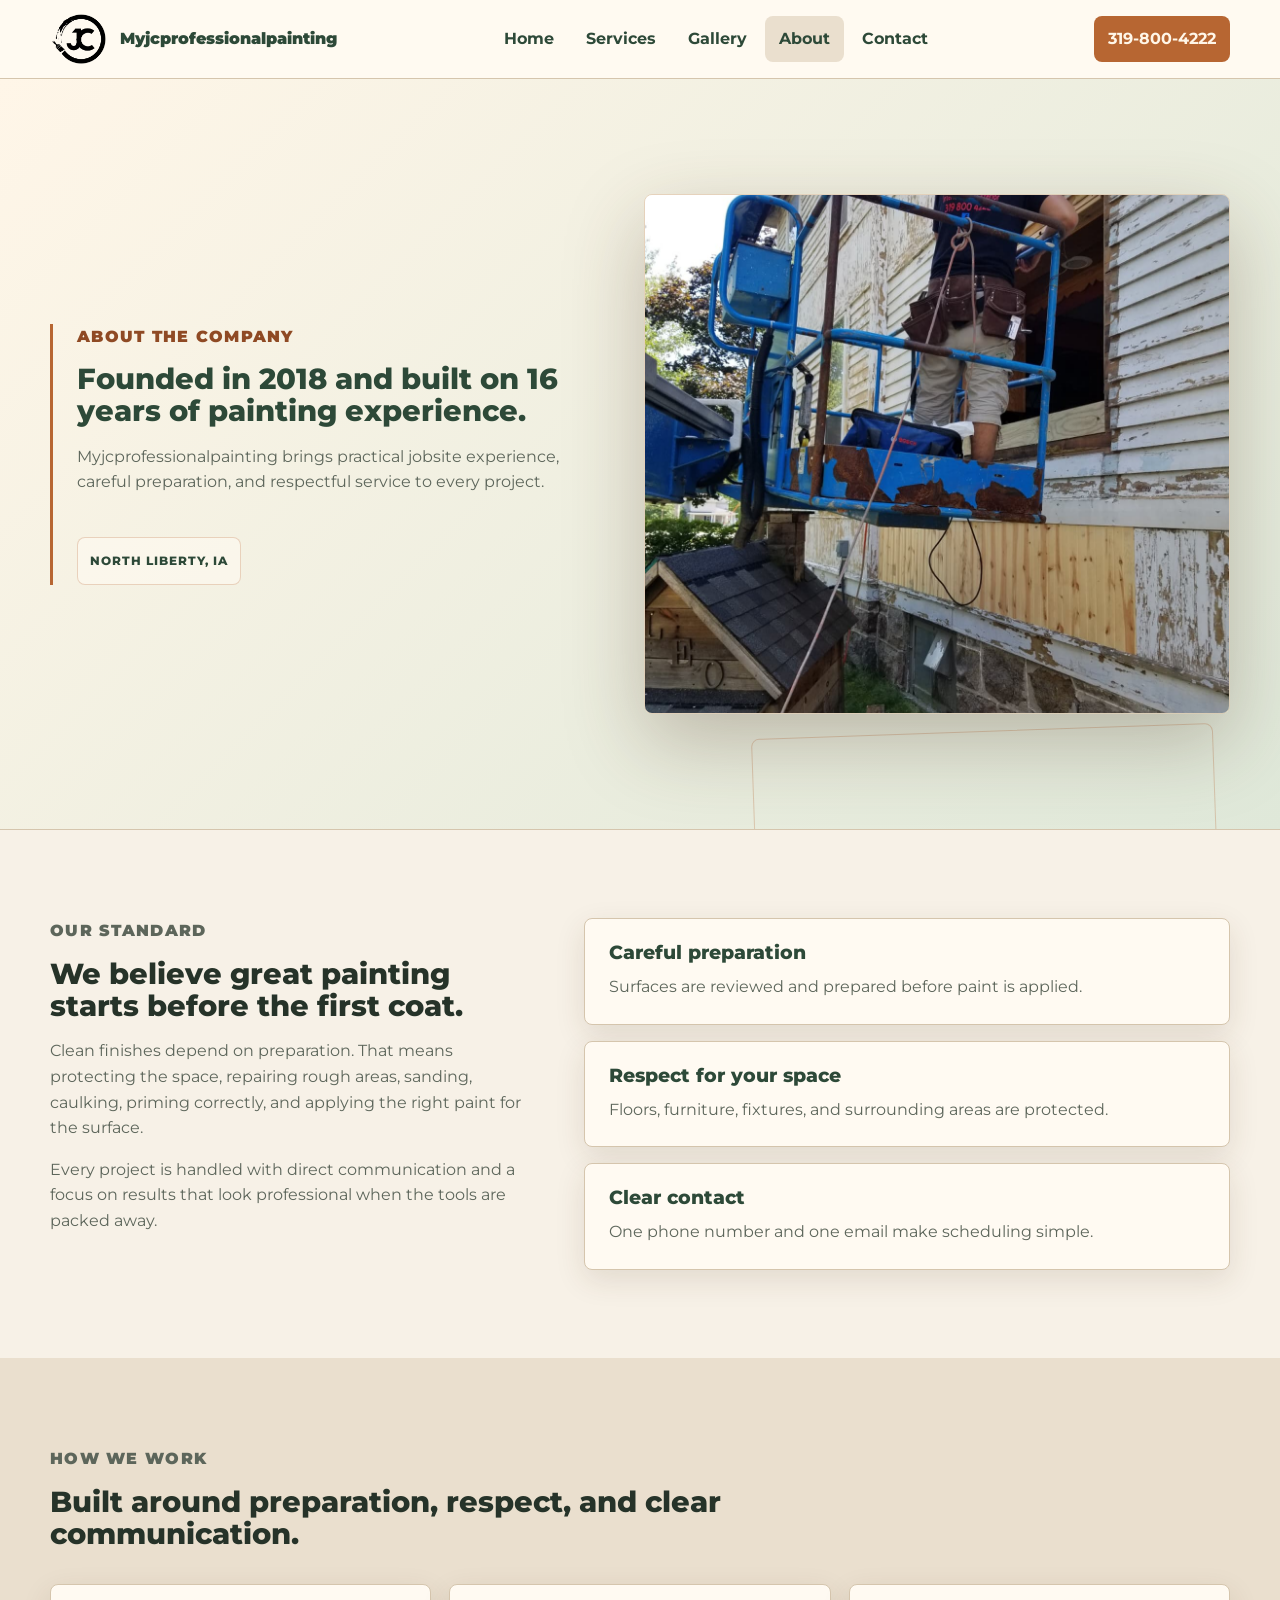
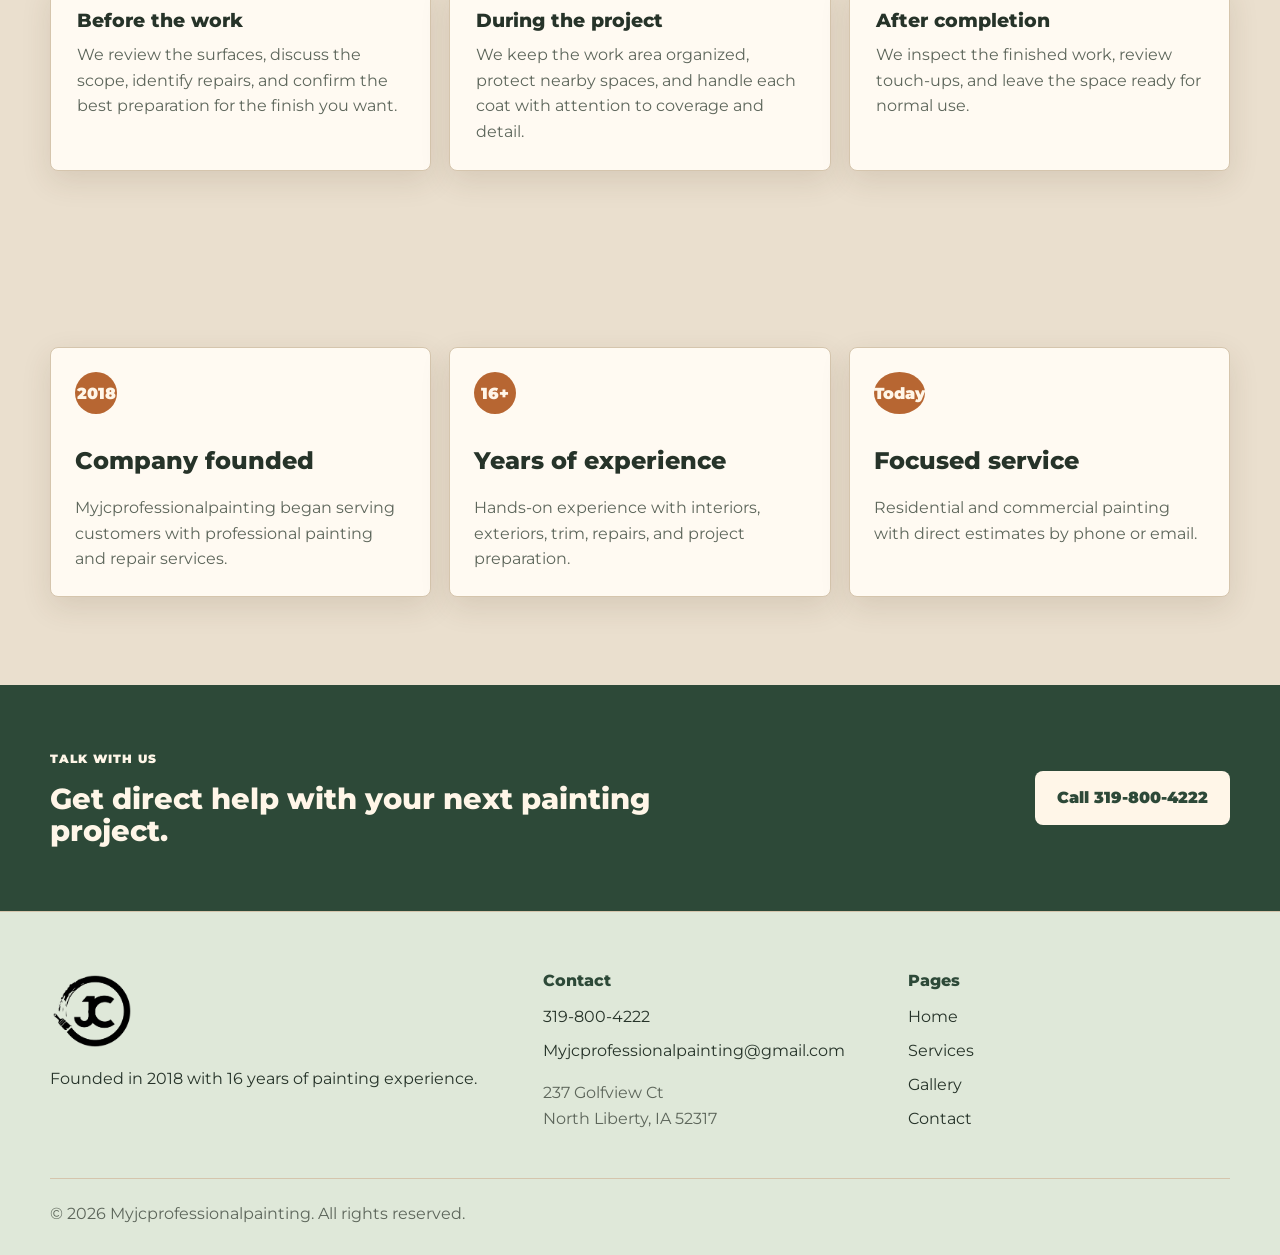
==== about.html @ 14ac6a52 "Initial Myjcprofessionalpainting website" ====
<!doctype html>
<html lang="en">
<head>
  <meta charset="utf-8">
  <meta name="viewport" content="width=device-width, initial-scale=1">
  <title>About Myjcprofessionalpainting | North Liberty, IA Painters</title>
  <meta name="description" content="Learn about Myjcprofessionalpainting, founded in 2018 with 16 years of professional painting experience in North Liberty, IA.">
  <meta name="robots" content="index, follow">
  <meta name="theme-color" content="#2d4938">
  <link rel="icon" type="image/png" href="assets/img/favicon.png">
  <link rel="apple-touch-icon" href="assets/img/apple-touch-icon.png">
  <link rel="canonical" href="about.html">
  <meta property="og:locale" content="en_US">
  <meta property="og:type" content="website">
  <meta property="og:site_name" content="Myjcprofessionalpainting">
  <meta property="og:title" content="About Myjcprofessionalpainting | North Liberty, IA Painters">
  <meta property="og:description" content="Learn about Myjcprofessionalpainting, founded in 2018 with 16 years of professional painting experience in North Liberty, IA.">
  <meta property="og:url" content="about.html">
  <meta property="og:image" content="assets/img/IMG-20260622-WA0138.jpg">
  <meta name="twitter:card" content="summary_large_image">
  <meta name="twitter:title" content="About Myjcprofessionalpainting | North Liberty, IA Painters">
  <meta name="twitter:description" content="Learn about Myjcprofessionalpainting, founded in 2018 with 16 years of professional painting experience in North Liberty, IA.">
  <meta name="twitter:image" content="assets/img/IMG-20260622-WA0138.jpg">
  <link rel="preconnect" href="https://fonts.googleapis.com">
  <link rel="preconnect" href="https://fonts.gstatic.com" crossorigin>
  <link href="https://fonts.googleapis.com/css2?family=Montserrat:wght@400;600;700;800;900&display=swap" rel="stylesheet">
  <link rel="stylesheet" href="assets/css/styles.css">
</head>
<body>
  <a class="skip-link" href="#main">Skip to content</a>
  <header class="site-header">
    <nav class="nav container" aria-label="Primary navigation">
      <a class="brand" href="index.html"><img src="assets/img/logo_jc_transparente_hd.png" alt="Myjcprofessionalpainting logo"><span>Myjcprofessionalpainting</span></a>
      <button class="nav-toggle" type="button" aria-controls="primary-menu" aria-expanded="false"><span></span><span></span><span></span><span class="sr-only">Open menu</span></button>
      <div class="nav-menu" id="primary-menu">
        <a href="index.html">Home</a>
        <div class="nav-item has-submenu">
          <a href="services.html">Services</a>
          <div class="submenu" aria-label="Services submenu">
            <a href="interior-painting.html">Interior Painting</a>
            <a href="exterior-painting.html">Exterior Painting</a>
            <a href="stain.html">Stain</a>
            <a href="drywall.html">Drywall</a>
            <a href="texture.html">Texture</a>
          </div>
        </div>
        <a href="gallery.html">Gallery</a>
        <a class="active" href="about.html">About</a>
        <a href="contact.html">Contact</a>
      </div>
      <a class="nav-call" href="tel:3198004222">319-800-4222</a>
    </nav>
  </header>

  <main id="main">
    <section class="page-hero">
      <div class="container page-hero-grid">
        <div>
          <p class="eyebrow">About the company</p>
          <h1>Founded in 2018 and built on 16 years of painting experience.</h1>
          <p>Myjcprofessionalpainting brings practical jobsite experience, careful preparation, and respectful service to every project.</p>
        </div>
        <img src="assets/img/IMG-20260622-WA0138.jpg" alt="Myjcprofessionalpainting exterior painting work in progress">
      </div>
    </section>

    <section class="section">
      <div class="container split about-split">
        <div>
          <p class="eyebrow">Our standard</p>
          <h2>We believe great painting starts before the first coat.</h2>
          <p>Clean finishes depend on preparation. That means protecting the space, repairing rough areas, sanding, caulking, priming correctly, and applying the right paint for the surface.</p>
          <p>Every project is handled with direct communication and a focus on results that look professional when the tools are packed away.</p>
        </div>
        <div class="values">
          <article><h3>Careful preparation</h3><p>Surfaces are reviewed and prepared before paint is applied.</p></article>
          <article><h3>Respect for your space</h3><p>Floors, furniture, fixtures, and surrounding areas are protected.</p></article>
          <article><h3>Clear contact</h3><p>One phone number and one email make scheduling simple.</p></article>
        </div>
      </div>
    </section>

    <section class="section section-muted">
      <div class="container">
        <div class="section-heading">
          <p class="eyebrow">How we work</p>
          <h2>Built around preparation, respect, and clear communication.</h2>
        </div>
        <div class="content-grid">
          <article class="content-card">
            <h3>Before the work</h3>
            <p>We review the surfaces, discuss the scope, identify repairs, and confirm the best preparation for the finish you want.</p>
          </article>
          <article class="content-card">
            <h3>During the project</h3>
            <p>We keep the work area organized, protect nearby spaces, and handle each coat with attention to coverage and detail.</p>
          </article>
          <article class="content-card">
            <h3>After completion</h3>
            <p>We inspect the finished work, review touch-ups, and leave the space ready for normal use.</p>
          </article>
        </div>
      </div>
    </section>

    <section class="section section-muted">
      <div class="container timeline">
        <div>
          <span>2018</span>
          <h2>Company founded</h2>
          <p>Myjcprofessionalpainting began serving customers with professional painting and repair services.</p>
        </div>
        <div>
          <span>16+</span>
          <h2>Years of experience</h2>
          <p>Hands-on experience with interiors, exteriors, trim, repairs, and project preparation.</p>
        </div>
        <div>
          <span>Today</span>
          <h2>Focused service</h2>
          <p>Residential and commercial painting with direct estimates by phone or email.</p>
        </div>
      </div>
    </section>

    <section class="cta-band">
      <div class="container cta-content">
        <div><p class="eyebrow">Talk with us</p><h2>Get direct help with your next painting project.</h2></div>
        <a class="btn btn-light" href="tel:3198004222">Call 319-800-4222</a>
      </div>
    </section>
  </main>

  <footer class="site-footer">
    <div class="container footer-grid">
      <div><img class="footer-logo" src="assets/img/logo_jc_transparente_hd.png" alt="Myjcprofessionalpainting logo"><p>Founded in 2018 with 16 years of painting experience.</p></div>
      <div><h2>Contact</h2><a href="tel:3198004222">319-800-4222</a><a href="mailto:Myjcprofessionalpainting@gmail.com">Myjcprofessionalpainting@gmail.com</a><address>237 Golfview Ct<br>North Liberty, IA 52317</address></div>
      <div><h2>Pages</h2><a href="index.html">Home</a><a href="services.html">Services</a><a href="gallery.html">Gallery</a><a href="contact.html">Contact</a></div>
    </div>
    <div class="container footer-bottom"><span>&copy; 2026 Myjcprofessionalpainting. All rights reserved.</span></div>
  </footer>
  <script src="assets/js/main.js"></script>
</body>
</html>
---- assets/css/styles.css ----
:root {
  --color-primary: #2d4938;
  --color-primary-2: #3f654f;
  --color-accent: #b76632;
  --color-accent-dark: #8f4a24;
  --color-background: #f7f1e7;
  --color-surface: #fffaf2;
  --color-muted: #eadfce;
  --color-border: #d5c5ad;
  --color-text: #263329;
  --color-text-soft: #5d665b;
  --color-cream: #fff6e8;
  --color-sage: #dfe8d9;
  --shadow-sm: 0 10px 30px rgba(71, 48, 28, .12);
  --shadow-md: 0 24px 60px rgba(71, 48, 28, .22);
  --radius: 8px;
  --container: 1180px;
}

* {
  box-sizing: border-box;
}

html {
  scroll-behavior: smooth;
}

body {
  margin: 0;
  font-family: "Montserrat", Arial, sans-serif;
  color: var(--color-text);
  background: var(--color-background);
  line-height: 1.6;
}

img,
video {
  display: block;
  max-width: 100%;
}

a {
  color: inherit;
}

button,
input,
select,
textarea {
  font: inherit;
}

:focus-visible {
  outline: 3px solid var(--color-accent);
  outline-offset: 3px;
}

.skip-link {
  position: absolute;
  left: 16px;
  top: -100px;
  z-index: 1000;
  padding: 10px 14px;
  background: var(--color-primary);
  color: var(--color-cream);
}

.skip-link:focus {
  top: 12px;
}

.sr-only {
  position: absolute;
  width: 1px;
  height: 1px;
  overflow: hidden;
  clip: rect(0, 0, 0, 0);
}

.container {
  width: min(100% - 40px, var(--container));
  margin: 0 auto;
}

.site-header {
  position: sticky;
  top: 0;
  z-index: 100;
  background: rgba(255, 250, 242, .94);
  border-bottom: 1px solid var(--color-border);
  backdrop-filter: blur(12px);
}

.nav {
  min-height: 78px;
  display: flex;
  align-items: center;
  justify-content: space-between;
  gap: 24px;
}

.brand {
  display: flex;
  align-items: center;
  gap: 12px;
  text-decoration: none;
  font-weight: 900;
  color: var(--color-primary);
}

.brand img {
  width: 58px;
  height: 54px;
  object-fit: contain;
}

.brand span {
  max-width: 230px;
  line-height: 1.05;
}

.nav-menu {
  display: flex;
  align-items: center;
  gap: 4px;
}

.nav-item {
  position: relative;
}

.nav-menu a,
.nav-call {
  min-height: 44px;
  display: inline-flex;
  align-items: center;
  padding: 10px 14px;
  border-radius: var(--radius);
  text-decoration: none;
  font-weight: 700;
  color: var(--color-primary);
  transition: background .2s ease, color .2s ease;
}

.nav-menu a:hover,
.nav-menu a.active {
  background: var(--color-muted);
}

.submenu {
  position: absolute;
  left: 0;
  top: 100%;
  z-index: 120;
  display: grid;
  min-width: 230px;
  padding: 10px;
  background: var(--color-surface);
  border: 1px solid var(--color-border);
  border-radius: var(--radius);
  box-shadow: var(--shadow-md);
  opacity: 0;
  pointer-events: none;
  transform: translateY(8px);
  transition: opacity .2s ease, transform .2s ease;
}

.has-submenu:hover .submenu,
.has-submenu:focus-within .submenu {
  opacity: 1;
  pointer-events: auto;
  transform: translateY(0);
}

.submenu a {
  width: 100%;
  justify-content: flex-start;
  white-space: nowrap;
}

.nav-call {
  color: var(--color-cream);
  background: var(--color-accent);
}

.nav-call:hover {
  background: var(--color-accent-dark);
}

.nav-toggle {
  display: none;
  width: 48px;
  height: 48px;
  border: 1px solid var(--color-border);
  border-radius: var(--radius);
  background: var(--color-surface);
  cursor: pointer;
}

.nav-toggle span:not(.sr-only) {
  display: block;
  width: 22px;
  height: 2px;
  margin: 5px auto;
  background: var(--color-primary);
}

.hero {
  position: relative;
  min-height: 690px;
  display: grid;
  align-items: center;
  overflow: hidden;
  color: var(--color-text);
}

.hero-media,
.hero-overlay {
  position: absolute;
  inset: 0;
}

.hero-media img {
  width: 100%;
  height: 100%;
  object-fit: cover;
  object-position: center;
}

.hero-overlay {
  background: linear-gradient(90deg, rgba(247, 241, 231, .96), rgba(247, 241, 231, .82) 48%, rgba(247, 241, 231, .22));
}

.hero-content {
  position: relative;
  z-index: 1;
  padding: 88px 0 118px;
}

.hero h1,
.page-hero h1,
h2,
h3 {
  font-family: "Montserrat", Arial, sans-serif;
  line-height: 1.12;
  letter-spacing: 0;
  font-weight: 800;
}

.hero h1 {
  max-width: 760px;
  margin: 0;
  font-size: clamp(2rem, 4vw, 3.6rem);
}

.hero-copy {
  max-width: 610px;
  margin: 24px 0 0;
  font-size: 1.08rem;
  color: var(--color-text-soft);
}

.eyebrow {
  margin: 0 0 14px;
  color: var(--color-primary);
  font-weight: 900;
  text-transform: uppercase;
  letter-spacing: .08em;
  font-size: .78rem;
}

.hero .eyebrow {
  color: var(--color-accent-dark);
}

.cta-band .eyebrow {
  color: var(--color-cream);
}

.hero-actions,
.cta-actions,
.center-action {
  display: flex;
  flex-wrap: wrap;
  gap: 14px;
  margin-top: 32px;
}

.center-action {
  justify-content: center;
}

.btn {
  min-height: 48px;
  display: inline-flex;
  align-items: center;
  justify-content: center;
  padding: 12px 20px;
  border: 2px solid transparent;
  border-radius: var(--radius);
  text-decoration: none;
  font-weight: 900;
  cursor: pointer;
  transition: transform .2s ease, background .2s ease, border-color .2s ease;
}

.btn:hover {
  transform: translateY(-1px);
}

.btn-primary {
  background: var(--color-accent);
  color: var(--color-cream);
}

.btn-primary:hover {
  background: var(--color-accent-dark);
}

.btn-secondary {
  background: var(--color-surface);
  color: var(--color-primary);
  border-color: var(--color-surface);
}

.btn-secondary:hover {
  background: var(--color-muted);
  border-color: var(--color-muted);
}

.btn-light {
  background: var(--color-cream);
  color: var(--color-primary);
}

.btn-outline-light {
  border-color: rgba(255, 246, 232, .75);
  color: var(--color-cream);
}

.section {
  padding: 88px 0;
}

.section-muted {
  background: var(--color-muted);
}

.trust-strip {
  padding: 0;
  background: var(--color-primary);
  color: var(--color-cream);
}

.stats {
  display: grid;
  grid-template-columns: repeat(3, 1fr);
  gap: 1px;
  background: rgba(255, 246, 232, .22);
}

.stats div {
  padding: 28px;
  background: var(--color-primary);
}

.stats strong {
  display: block;
  font-size: 1.6rem;
  line-height: 1;
}

.stats span {
  color: rgba(255, 246, 232, .82);
}

.split,
.page-hero-grid,
.contact-grid,
.home-contact-grid {
  display: grid;
  grid-template-columns: minmax(0, .85fr) minmax(0, 1.15fr);
  gap: 56px;
  align-items: center;
}

.page-hero-grid {
  position: relative;
  z-index: 1;
  grid-template-columns: minmax(0, .95fr) minmax(320px, 1.05fr);
  gap: clamp(32px, 5vw, 76px);
}

.split h2,
.section-heading h2,
.cta-content h2,
.page-hero h1 {
  margin: 0;
  font-size: clamp(1.45rem, 2.25vw, 2.35rem);
}

.split p,
.page-hero p,
.section-heading p {
  color: var(--color-text-soft);
  font-size: 1rem;
}

.feature-grid {
  display: grid;
  grid-template-columns: repeat(2, minmax(0, 1fr));
  gap: 18px;
}

.feature,
.service-card,
.values article,
.contact-panel,
.quote-form,
.steps div,
.timeline div {
  background: var(--color-surface);
  border: 1px solid var(--color-border);
  border-radius: var(--radius);
  box-shadow: var(--shadow-sm);
}

.feature {
  padding: 26px;
}

.feature h3,
.service-card h2,
.values h3,
.steps h3,
.contact-panel h2 {
  margin: 0 0 10px;
  color: var(--color-primary);
}

.feature p,
.service-card p,
.values p,
.steps p,
.timeline p,
.contact-note p {
  margin: 0;
  color: var(--color-text-soft);
}

.text-link {
  display: inline-flex;
  margin-top: 20px;
  color: var(--color-accent);
  font-weight: 900;
  text-decoration-thickness: 2px;
  text-underline-offset: 4px;
}

.section-heading {
  max-width: 760px;
  margin-bottom: 34px;
}

.work-preview {
  display: grid;
  grid-template-columns: 1.1fr .9fr 1fr;
  gap: 18px;
}

.work-preview img {
  width: 100%;
  height: 390px;
  object-fit: cover;
  border-radius: var(--radius);
  box-shadow: var(--shadow-sm);
}

.about-home {
  background: var(--color-background);
}

.about-home .btn {
  margin-top: 18px;
}

.about-home-media {
  position: relative;
}

.about-home-media img {
  width: 100%;
  height: 520px;
  object-fit: cover;
  border-radius: var(--radius);
  box-shadow: var(--shadow-md);
}

.about-home-card {
  position: absolute;
  left: 24px;
  bottom: 24px;
  width: min(280px, calc(100% - 48px));
  padding: 22px;
  background: var(--color-surface);
  border: 1px solid var(--color-border);
  border-radius: var(--radius);
  box-shadow: var(--shadow-md);
}

.about-home-card strong {
  display: block;
  font-size: 1.7rem;
  line-height: 1;
  font-weight: 800;
}

.about-home-card span {
  display: block;
  margin-top: 8px;
  color: var(--color-text-soft);
  font-weight: 800;
}

.cta-band {
  padding: 64px 0;
  background: var(--color-primary);
  color: var(--color-cream);
}

.cta-content {
  display: flex;
  align-items: center;
  justify-content: space-between;
  gap: 32px;
}

.cta-content h2 {
  max-width: 690px;
}

.site-footer {
  padding: 60px 0 28px;
  background: var(--color-sage);
  color: var(--color-text);
  border-top: 1px solid var(--color-border);
}

.footer-grid {
  display: grid;
  grid-template-columns: 1.4fr 1fr 1fr;
  gap: 42px;
}

.footer-logo {
  width: 84px;
  height: 78px;
  object-fit: contain;
  margin-bottom: 12px;
}

.site-footer h2 {
  margin: 0 0 14px;
  font-family: "Montserrat", Arial, sans-serif;
  font-size: 1rem;
  color: var(--color-primary);
}

.site-footer a {
  display: block;
  width: fit-content;
  min-height: 34px;
  color: var(--color-text);
  text-decoration: none;
}

.site-footer address {
  margin-top: 8px;
  font-style: normal;
  color: var(--color-text-soft);
}

.site-footer a:hover {
  color: var(--color-accent-dark);
  text-decoration: underline;
}

.footer-bottom {
  margin-top: 38px;
  padding-top: 22px;
  border-top: 1px solid var(--color-border);
  color: var(--color-text-soft);
}

.page-hero {
  position: relative;
  overflow: hidden;
  min-height: 540px;
  display: grid;
  align-items: center;
  padding: clamp(72px, 9vw, 124px) 0;
  background: linear-gradient(135deg, var(--color-cream), var(--color-sage));
  color: var(--color-text);
  border-bottom: 1px solid var(--color-border);
}

.page-hero::before {
  display: none;
}

.page-hero::after {
  content: "";
  position: absolute;
  right: max(20px, 5vw);
  bottom: -84px;
  width: min(460px, 42vw);
  height: 180px;
  border: 1px solid rgba(183, 102, 50, .28);
  border-radius: var(--radius);
  transform: rotate(-2deg);
}

.page-hero .eyebrow {
  color: var(--color-accent-dark);
}

.page-hero h1 {
  max-width: 780px;
  color: var(--color-primary);
}

.page-hero p {
  max-width: 640px;
  color: var(--color-text-soft);
}

.page-hero .hero-actions {
  margin-top: 28px;
}

.page-hero img {
  width: 100%;
  height: clamp(360px, 42vw, 520px);
  object-fit: cover;
  border: 1px solid rgba(183, 102, 50, .22);
  border-radius: var(--radius);
  box-shadow: 0 28px 80px rgba(71, 48, 28, .28);
}

.page-hero-grid > div {
  position: relative;
  padding-left: 24px;
  border-left: 3px solid var(--color-accent);
}

.page-hero-grid > div::after {
  content: "North Liberty, IA";
  display: inline-flex;
  min-height: 34px;
  align-items: center;
  margin-top: 26px;
  padding: 6px 12px;
  border: 1px solid rgba(183, 102, 50, .26);
  border-radius: var(--radius);
  color: var(--color-primary);
  background: rgba(255, 250, 242, .58);
  font-size: .78rem;
  font-weight: 800;
  text-transform: uppercase;
  letter-spacing: .08em;
}

.narrow {
  max-width: 860px;
}

.service-list {
  display: grid;
  grid-template-columns: repeat(2, minmax(0, 1fr));
  gap: 22px;
}

.service-card {
  padding: 30px;
}

.service-card-image {
  width: 100%;
  aspect-ratio: 16 / 10;
  height: auto;
  margin-bottom: 22px;
  object-fit: cover;
  border: 1px solid var(--color-border);
  border-radius: var(--radius);
  background: var(--color-muted);
}

.service-card span {
  display: inline-flex;
  margin-bottom: 18px;
  color: var(--color-accent);
  font-weight: 900;
}

.service-card ul {
  margin: 20px 0 0;
  padding-left: 20px;
  color: var(--color-primary);
}

.card-link {
  display: inline-flex;
  min-height: 44px;
  align-items: center;
  margin-top: 18px;
  color: var(--color-primary);
  font-weight: 900;
  text-decoration-thickness: 2px;
  text-underline-offset: 5px;
}

.service-detail {
  display: grid;
  grid-template-columns: minmax(0, 1fr) minmax(280px, .62fr);
  gap: 44px;
  align-items: start;
}

.service-detail h2 {
  margin: 0 0 18px;
  font-size: clamp(1.45rem, 2.2vw, 2.3rem);
}

.service-detail p {
  color: var(--color-text-soft);
  font-size: 1rem;
}

.detail-list {
  margin: 0;
  padding: 28px 28px 28px 48px;
  background: var(--color-surface);
  border: 1px solid var(--color-border);
  border-radius: var(--radius);
  box-shadow: var(--shadow-sm);
}

.detail-list li {
  margin-bottom: 12px;
  font-weight: 800;
}

.detail-list li:last-child {
  margin-bottom: 0;
}

.content-grid {
  display: grid;
  grid-template-columns: repeat(3, minmax(0, 1fr));
  gap: 18px;
}

.content-card,
.faq-item,
.service-note {
  padding: 26px;
  background: var(--color-surface);
  border: 1px solid var(--color-border);
  border-radius: var(--radius);
  box-shadow: var(--shadow-sm);
}

.content-card h2,
.content-card h3,
.faq-item h3,
.service-note h2 {
  margin: 0 0 10px;
}

.content-card p,
.faq-item p,
.service-note p {
  margin: 0;
  color: var(--color-text-soft);
}

.content-card ul,
.service-note ul {
  margin: 14px 0 0;
  padding-left: 20px;
}

.content-card li,
.service-note li {
  margin-bottom: 8px;
}

.info-band {
  padding: 42px;
  background: var(--color-primary);
  color: var(--color-cream);
  border-radius: var(--radius);
}

.info-band h2,
.info-band p {
  max-width: 860px;
}

.info-band h2 {
  margin: 0 0 14px;
}

.info-band p {
  margin: 0;
  color: rgba(255, 246, 232, .82);
}

.faq-grid,
.related-grid {
  display: grid;
  grid-template-columns: repeat(2, minmax(0, 1fr));
  gap: 18px;
}

.related-link {
  display: flex;
  min-height: 86px;
  align-items: center;
  justify-content: space-between;
  gap: 18px;
  padding: 22px;
  border: 1px solid var(--color-border);
  border-radius: var(--radius);
  color: var(--color-primary);
  background: var(--color-surface);
  text-decoration: none;
  box-shadow: var(--shadow-sm);
}

.related-link strong {
  font-size: 1.05rem;
}

.related-link span {
  color: var(--color-text-soft);
  font-weight: 800;
}

.related-link:hover {
  border-color: var(--color-primary);
}

.steps,
.timeline {
  display: grid;
  grid-template-columns: repeat(4, minmax(0, 1fr));
  gap: 18px;
}

.steps div,
.timeline div {
  padding: 24px;
}

.steps strong,
.timeline span {
  display: inline-flex;
  min-width: 42px;
  min-height: 42px;
  align-items: center;
  justify-content: center;
  margin-bottom: 14px;
  border-radius: 50%;
  background: var(--color-accent);
  color: var(--color-cream);
  font-weight: 900;
}

.gallery-intro {
  text-align: left;
}

.masonry {
  display: grid;
  grid-template-columns: repeat(4, minmax(0, 1fr));
  grid-auto-rows: 190px;
  gap: 14px;
}

.gallery-item {
  min-height: 44px;
  padding: 0;
  border: 0;
  border-radius: var(--radius);
  overflow: hidden;
  background: var(--color-muted);
  cursor: pointer;
  box-shadow: var(--shadow-sm);
}

.gallery-item.tall {
  grid-row: span 2;
}

.gallery-item img {
  width: 100%;
  height: 100%;
  object-fit: cover;
  transition: transform .25s ease;
}

.gallery-item:hover img {
  transform: scale(1.035);
}

.video-grid {
  display: grid;
  grid-template-columns: repeat(3, minmax(0, 1fr));
  gap: 18px;
}

.video-grid video {
  width: 100%;
  aspect-ratio: 4 / 5;
  object-fit: cover;
  border-radius: var(--radius);
  background: var(--color-primary);
  box-shadow: var(--shadow-sm);
}

.lightbox {
  position: fixed;
  inset: 0;
  z-index: 500;
  display: grid;
  place-items: center;
  padding: 24px;
  background: rgba(0, 0, 0, .88);
}

.lightbox[hidden] {
  display: none;
}

.lightbox img {
  max-height: 86vh;
  border-radius: var(--radius);
  box-shadow: var(--shadow-md);
}

.lightbox-close {
  position: absolute;
  top: 20px;
  right: 20px;
  width: 48px;
  height: 48px;
  border: 1px solid rgba(255, 255, 255, .45);
  border-radius: var(--radius);
  background: rgba(255, 255, 255, .12);
  color: #fff;
  font-size: 2rem;
  cursor: pointer;
}

.about-split {
  align-items: start;
}

.values {
  display: grid;
  gap: 16px;
}

.values article {
  padding: 24px;
}

.timeline {
  grid-template-columns: repeat(3, minmax(0, 1fr));
}

.contact-grid {
  align-items: start;
}

.home-contact-grid {
  align-items: start;
}

.home-contact-grid > div > p:not(.eyebrow) {
  color: var(--color-text-soft);
  font-size: 1rem;
}

.map-card {
  margin-top: 28px;
  overflow: hidden;
  border: 1px solid var(--color-border);
  border-radius: var(--radius);
  box-shadow: var(--shadow-sm);
  background: var(--color-muted);
}

.map-card iframe {
  display: block;
  width: 100%;
  min-height: 360px;
  border: 0;
}

.contact-panel,
.quote-form {
  padding: 30px;
}

.contact-method {
  display: block;
  margin-top: 18px;
  padding: 18px;
  border: 1px solid var(--color-border);
  border-radius: var(--radius);
  text-decoration: none;
  background: #f7f7f7;
}

.contact-method span {
  display: block;
  color: var(--color-text-soft);
  font-weight: 700;
}

.contact-method strong {
  display: block;
  margin-top: 4px;
  color: var(--color-primary);
  overflow-wrap: anywhere;
}

div.contact-method {
  cursor: default;
}

.contact-note {
  margin-top: 28px;
  padding-top: 24px;
  border-top: 1px solid var(--color-border);
}

.quote-form {
  display: grid;
  grid-template-columns: repeat(2, minmax(0, 1fr));
  gap: 18px;
}

.form-row.full,
.quote-form button,
.form-status {
  grid-column: 1 / -1;
}

.form-row label {
  display: block;
  margin-bottom: 7px;
  color: var(--color-primary);
  font-weight: 900;
}

.form-row input,
.form-row select,
.form-row textarea {
  width: 100%;
  min-height: 48px;
  padding: 12px 13px;
  border: 1px solid var(--color-border);
  border-radius: var(--radius);
  background: var(--color-surface);
  color: var(--color-text);
}

.form-row textarea {
  resize: vertical;
}

.form-status {
  min-height: 24px;
  margin: 0;
  color: var(--color-text-soft);
}

.honeypot {
  position: absolute;
  left: -10000px;
  width: 1px;
  height: 1px;
  opacity: 0;
}

.animate-init {
  opacity: 0;
  transform: translateY(22px);
}

.animate-in {
  opacity: 1;
  transform: translateY(0);
  transition: opacity .45s ease, transform .45s ease;
}

.animate-delay-1 {
  transition-delay: .06s;
}

.animate-delay-2 {
  transition-delay: .12s;
}

.animate-delay-3 {
  transition-delay: .18s;
}

@media (max-width: 980px) {
  .nav {
    min-height: 70px;
  }

  .nav-toggle {
    display: block;
  }

  .nav-menu {
    position: absolute;
    left: 20px;
    right: 20px;
    top: 78px;
    display: none;
    flex-direction: column;
    align-items: stretch;
    padding: 12px;
    background: var(--color-surface);
    border: 1px solid var(--color-border);
    border-radius: var(--radius);
    box-shadow: var(--shadow-md);
  }

  .nav-menu.is-open {
    display: flex;
  }

  .nav-item {
    position: static;
  }

  .submenu {
    position: static;
    min-width: 0;
    margin: 0 0 4px 14px;
    padding: 4px 0 4px 12px;
    background: transparent;
    border: 0;
    border-left: 2px solid var(--color-border);
    border-radius: 0;
    box-shadow: none;
    opacity: 1;
    pointer-events: auto;
    transform: none;
  }

  .submenu a {
    min-height: 38px;
    padding: 8px 12px;
  }

  .nav-call {
    display: none;
  }

  .split,
  .page-hero-grid,
  .contact-grid,
  .home-contact-grid,
  .service-detail {
    grid-template-columns: 1fr;
  }

  .service-list,
  .feature-grid,
  .content-grid,
  .steps,
  .timeline,
  .footer-grid,
  .video-grid {
    grid-template-columns: repeat(2, minmax(0, 1fr));
  }

  .masonry {
    grid-template-columns: repeat(3, minmax(0, 1fr));
  }

  .cta-content {
    align-items: flex-start;
    flex-direction: column;
  }
}

@media (max-width: 680px) {
  .container {
    width: min(100% - 28px, var(--container));
  }

  .brand span {
    max-width: 160px;
    font-size: .94rem;
  }

  .brand img {
    width: 50px;
    height: 48px;
  }

  .hero {
    min-height: 620px;
  }

  .hero-overlay {
    background: linear-gradient(180deg, rgba(247, 241, 231, .9), rgba(247, 241, 231, .78));
  }

  .hero h1 {
    font-size: clamp(1.85rem, 9vw, 2.6rem);
  }

  .hero-copy {
    font-size: 1rem;
  }

  .section,
  .page-hero {
    min-height: auto;
    padding: 58px 0;
  }

  .stats,
  .service-list,
  .feature-grid,
  .content-grid,
  .faq-grid,
  .related-grid,
  .steps,
  .timeline,
  .footer-grid,
  .video-grid,
  .quote-form,
  .work-preview {
    grid-template-columns: 1fr;
  }

  .stats div {
    padding: 22px;
  }

  .masonry {
    grid-template-columns: repeat(2, minmax(0, 1fr));
    grid-auto-rows: 160px;
  }

  .page-hero img,
  .work-preview img,
  .about-home-media img {
    height: 300px;
  }

  .page-hero-grid > div {
    padding-left: 16px;
  }

  .page-hero::after {
    display: none;
  }

  .about-home-card {
    position: static;
    width: 100%;
    margin-top: 14px;
  }

  .footer-bottom {
    font-size: .9rem;
  }

  .info-band {
    padding: 28px;
  }
}

@media (prefers-reduced-motion: reduce) {
  *,
  *::before,
  *::after {
    scroll-behavior: auto !important;
    transition-duration: .01ms !important;
    animation-duration: .01ms !important;
    animation-iteration-count: 1 !important;
  }

  .animate-init,
  .animate-in {
    opacity: 1 !important;
    transform: none !important;
  }
}
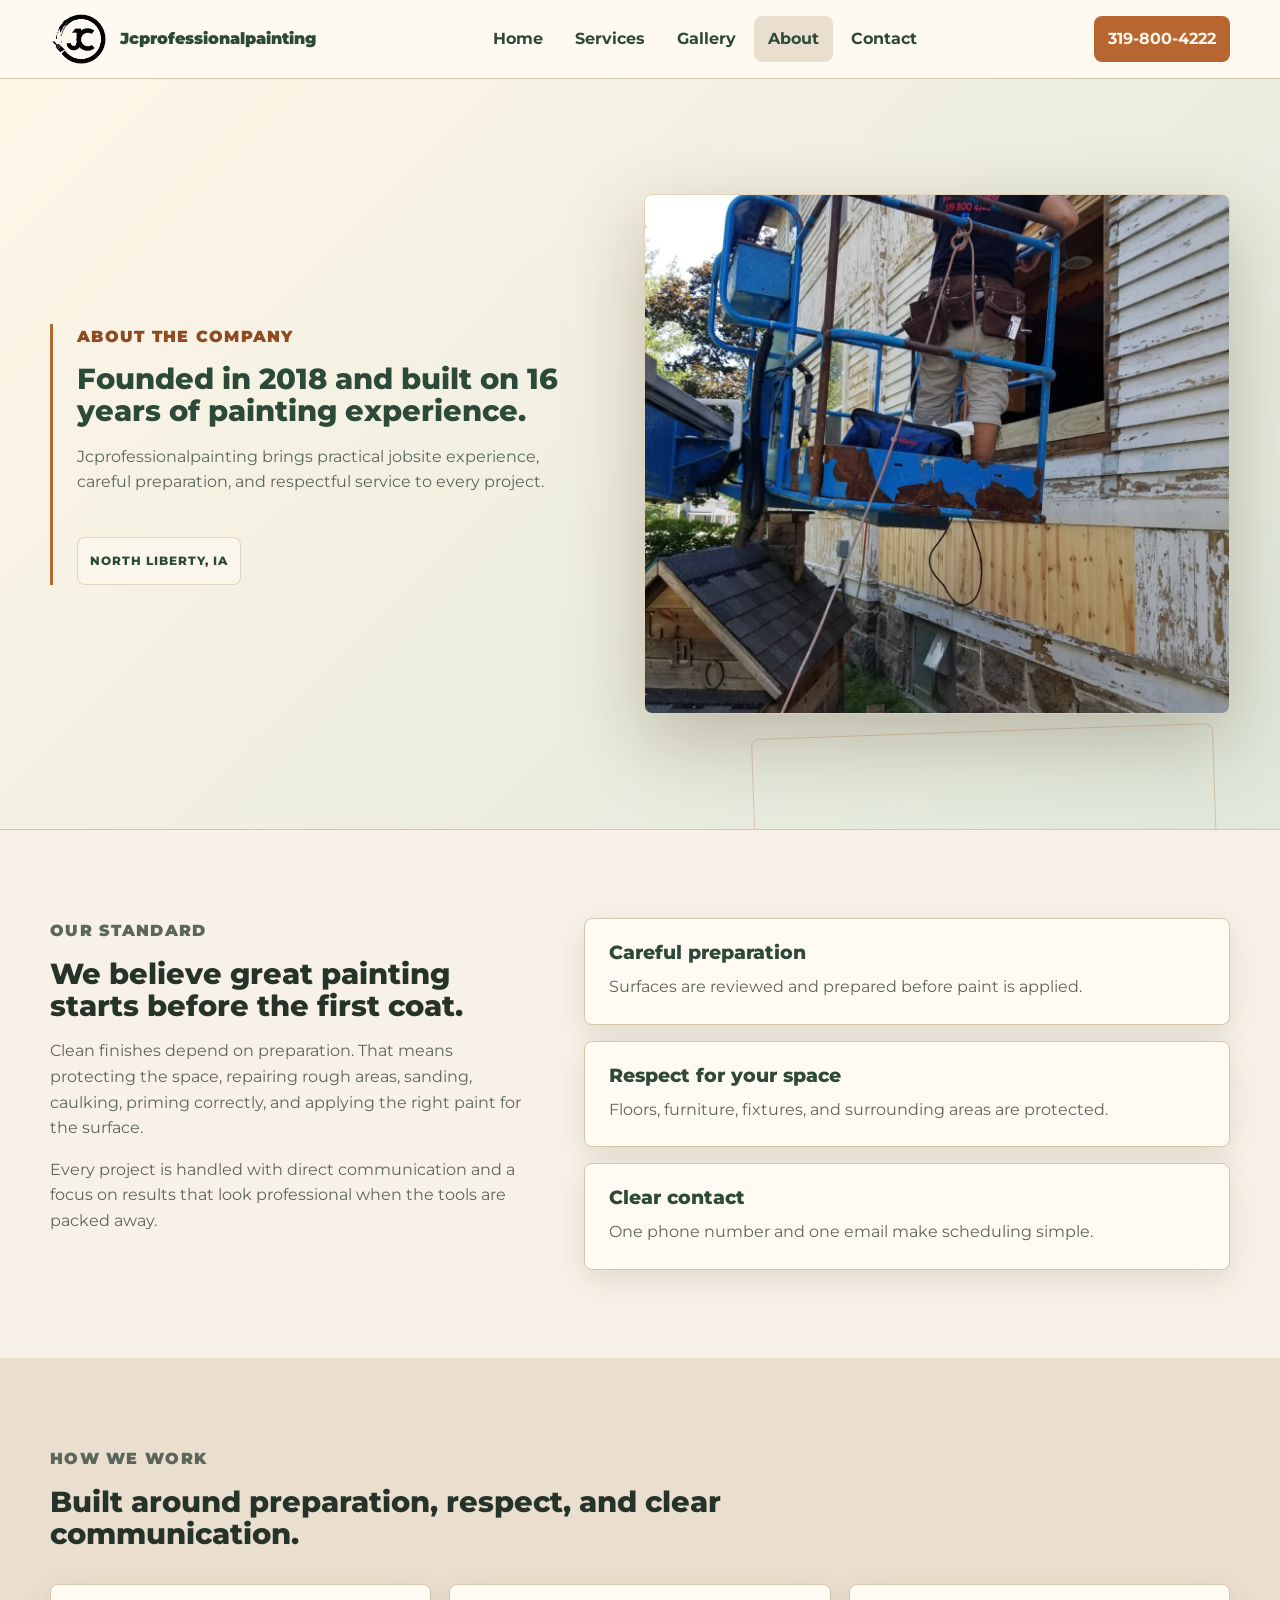
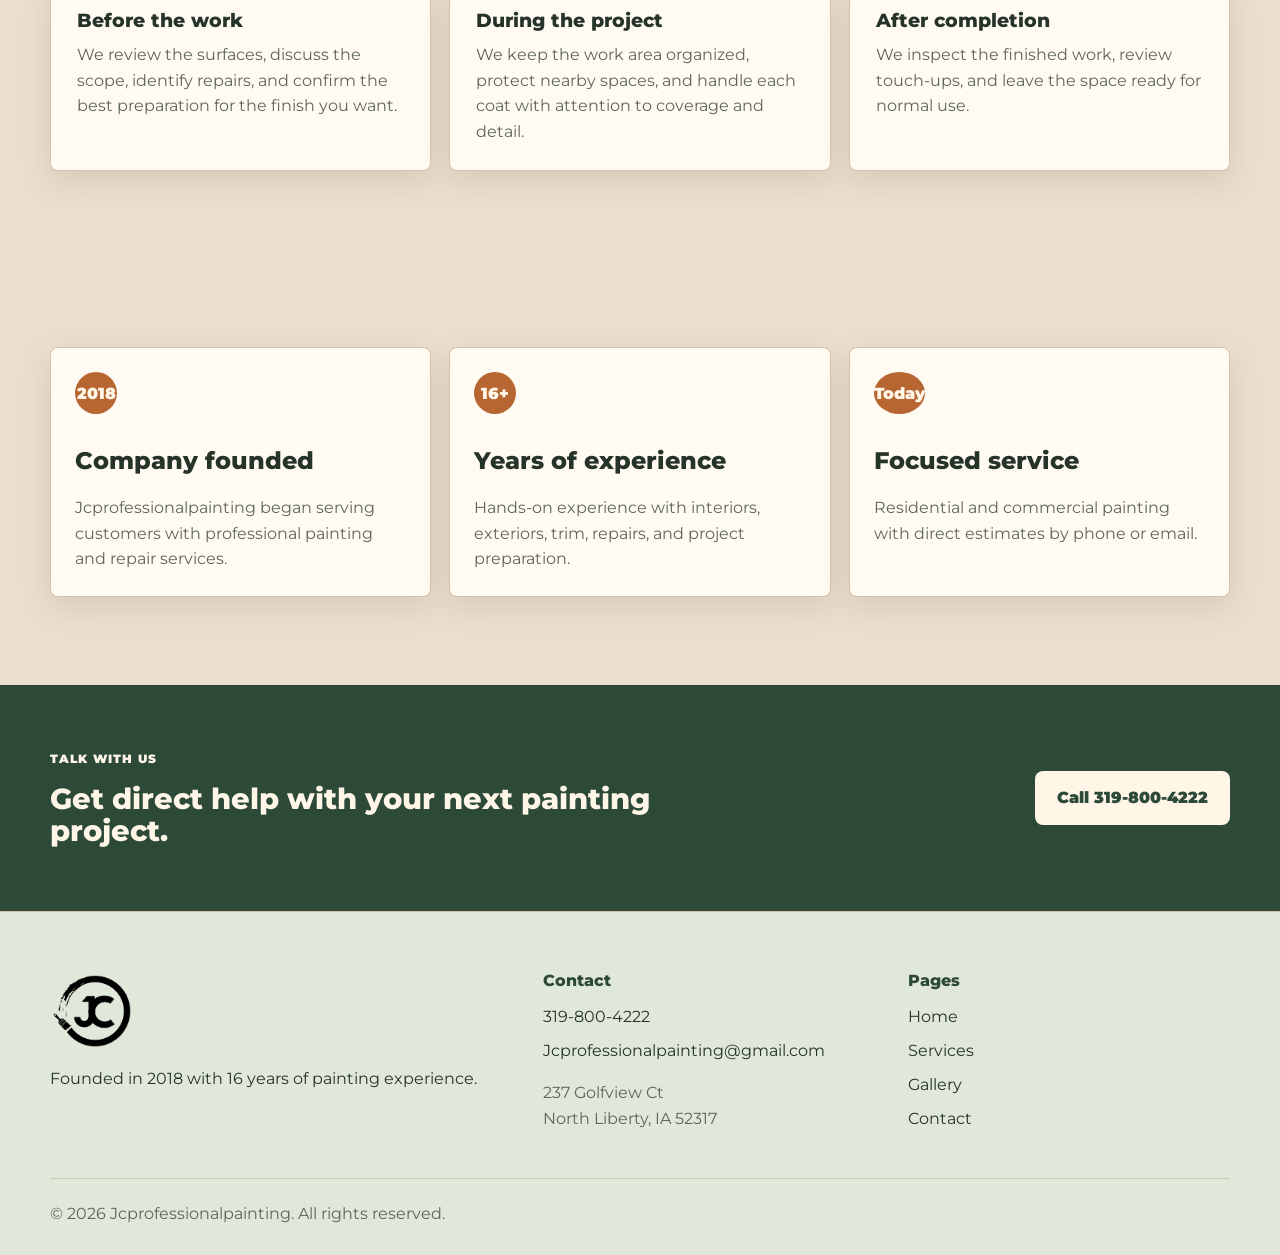
==== commit b9421f40: "solving address and copany name" ====
--- a/about.html
+++ b/about.html
@@ -1,10 +1,10 @@
-<!doctype html>
+﻿<!doctype html>
 <html lang="en">
 <head>
   <meta charset="utf-8">
   <meta name="viewport" content="width=device-width, initial-scale=1">
-  <title>About Myjcprofessionalpainting | North Liberty, IA Painters</title>
-  <meta name="description" content="Learn about Myjcprofessionalpainting, founded in 2018 with 16 years of professional painting experience in North Liberty, IA.">
+  <title>About Jcprofessionalpainting | North Liberty, IA Painters</title>
+  <meta name="description" content="Learn about Jcprofessionalpainting, founded in 2018 with 16 years of professional painting experience in North Liberty, IA.">
   <meta name="robots" content="index, follow">
   <meta name="theme-color" content="#2d4938">
   <link rel="icon" type="image/png" href="assets/img/favicon.png">
@@ -12,14 +12,14 @@
   <link rel="canonical" href="about.html">
   <meta property="og:locale" content="en_US">
   <meta property="og:type" content="website">
-  <meta property="og:site_name" content="Myjcprofessionalpainting">
-  <meta property="og:title" content="About Myjcprofessionalpainting | North Liberty, IA Painters">
-  <meta property="og:description" content="Learn about Myjcprofessionalpainting, founded in 2018 with 16 years of professional painting experience in North Liberty, IA.">
+  <meta property="og:site_name" content="Jcprofessionalpainting">
+  <meta property="og:title" content="About Jcprofessionalpainting | North Liberty, IA Painters">
+  <meta property="og:description" content="Learn about Jcprofessionalpainting, founded in 2018 with 16 years of professional painting experience in North Liberty, IA.">
   <meta property="og:url" content="about.html">
   <meta property="og:image" content="assets/img/IMG-20260622-WA0138.jpg">
   <meta name="twitter:card" content="summary_large_image">
-  <meta name="twitter:title" content="About Myjcprofessionalpainting | North Liberty, IA Painters">
-  <meta name="twitter:description" content="Learn about Myjcprofessionalpainting, founded in 2018 with 16 years of professional painting experience in North Liberty, IA.">
+  <meta name="twitter:title" content="About Jcprofessionalpainting | North Liberty, IA Painters">
+  <meta name="twitter:description" content="Learn about Jcprofessionalpainting, founded in 2018 with 16 years of professional painting experience in North Liberty, IA.">
   <meta name="twitter:image" content="assets/img/IMG-20260622-WA0138.jpg">
   <link rel="preconnect" href="https://fonts.googleapis.com">
   <link rel="preconnect" href="https://fonts.gstatic.com" crossorigin>
@@ -30,7 +30,7 @@
   <a class="skip-link" href="#main">Skip to content</a>
   <header class="site-header">
     <nav class="nav container" aria-label="Primary navigation">
-      <a class="brand" href="index.html"><img src="assets/img/logo_jc_transparente_hd.png" alt="Myjcprofessionalpainting logo"><span>Myjcprofessionalpainting</span></a>
+      <a class="brand" href="index.html"><img src="assets/img/logo_jc_transparente_hd.png" alt="Jcprofessionalpainting logo"><span>Jcprofessionalpainting</span></a>
       <button class="nav-toggle" type="button" aria-controls="primary-menu" aria-expanded="false"><span></span><span></span><span></span><span class="sr-only">Open menu</span></button>
       <div class="nav-menu" id="primary-menu">
         <a href="index.html">Home</a>
@@ -58,9 +58,9 @@
         <div>
           <p class="eyebrow">About the company</p>
           <h1>Founded in 2018 and built on 16 years of painting experience.</h1>
-          <p>Myjcprofessionalpainting brings practical jobsite experience, careful preparation, and respectful service to every project.</p>
+          <p>Jcprofessionalpainting brings practical jobsite experience, careful preparation, and respectful service to every project.</p>
         </div>
-        <img src="assets/img/IMG-20260622-WA0138.jpg" alt="Myjcprofessionalpainting exterior painting work in progress">
+        <img src="assets/img/IMG-20260622-WA0138.jpg" alt="Jcprofessionalpainting exterior painting work in progress">
       </div>
     </section>
 
@@ -108,7 +108,7 @@
         <div>
           <span>2018</span>
           <h2>Company founded</h2>
-          <p>Myjcprofessionalpainting began serving customers with professional painting and repair services.</p>
+          <p>Jcprofessionalpainting began serving customers with professional painting and repair services.</p>
         </div>
         <div>
           <span>16+</span>
@@ -133,11 +133,11 @@
 
   <footer class="site-footer">
     <div class="container footer-grid">
-      <div><img class="footer-logo" src="assets/img/logo_jc_transparente_hd.png" alt="Myjcprofessionalpainting logo"><p>Founded in 2018 with 16 years of painting experience.</p></div>
-      <div><h2>Contact</h2><a href="tel:3198004222">319-800-4222</a><a href="mailto:Myjcprofessionalpainting@gmail.com">Myjcprofessionalpainting@gmail.com</a><address>237 Golfview Ct<br>North Liberty, IA 52317</address></div>
+      <div><img class="footer-logo" src="assets/img/logo_jc_transparente_hd.png" alt="Jcprofessionalpainting logo"><p>Founded in 2018 with 16 years of painting experience.</p></div>
+      <div><h2>Contact</h2><a href="tel:3198004222">319-800-4222</a><a href="mailto:Jcprofessionalpainting@gmail.com">Jcprofessionalpainting@gmail.com</a><address>237 Golfview Ct<br>North Liberty, IA 52317</address></div>
       <div><h2>Pages</h2><a href="index.html">Home</a><a href="services.html">Services</a><a href="gallery.html">Gallery</a><a href="contact.html">Contact</a></div>
     </div>
-    <div class="container footer-bottom"><span>&copy; 2026 Myjcprofessionalpainting. All rights reserved.</span></div>
+    <div class="container footer-bottom"><span>&copy; 2026 Jcprofessionalpainting. All rights reserved.</span></div>
   </footer>
   <script src="assets/js/main.js"></script>
 </body>
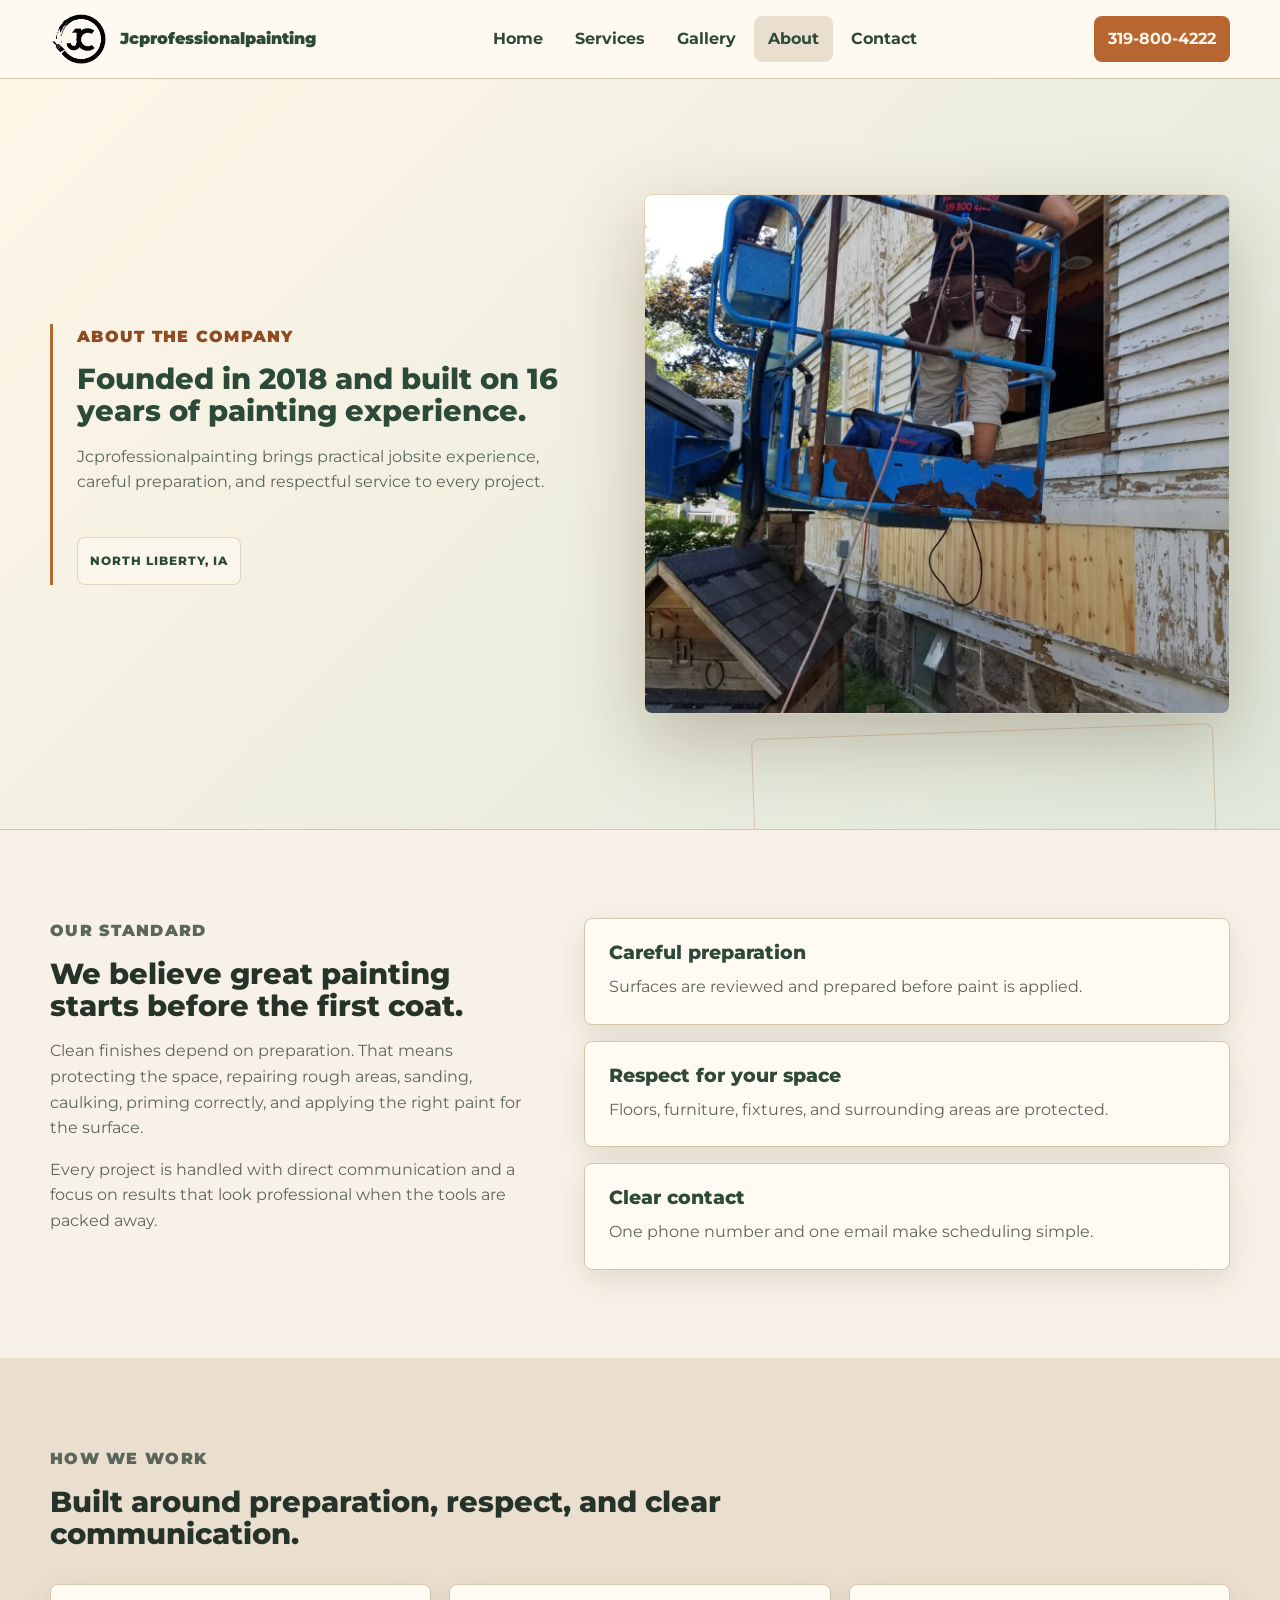
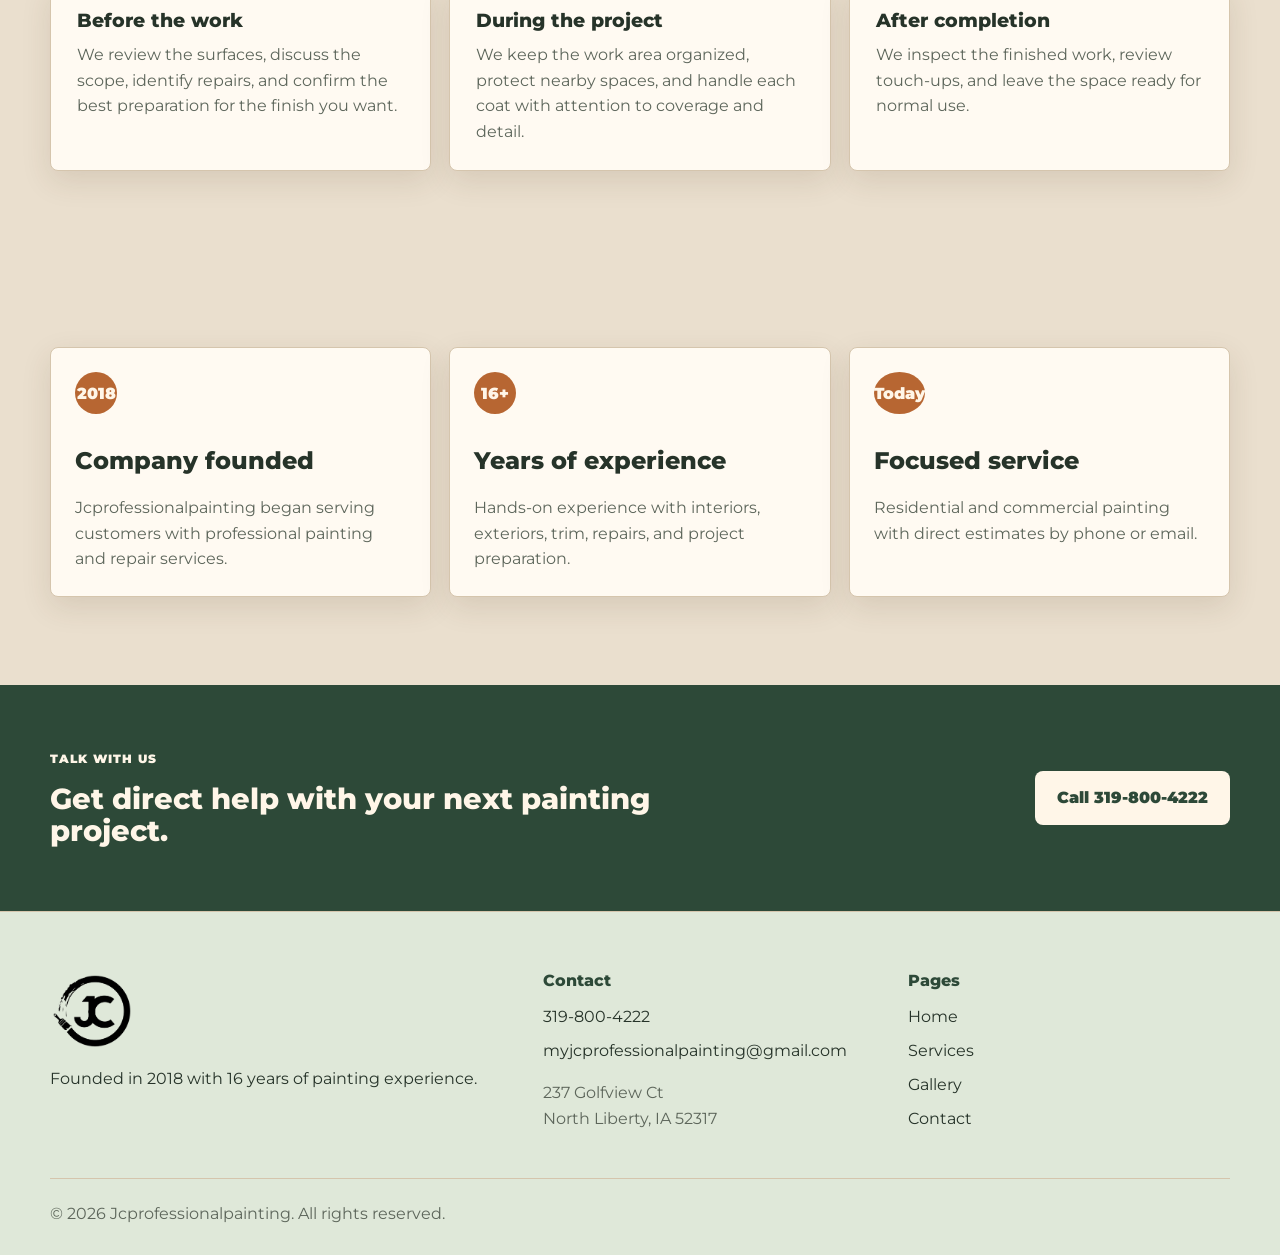
==== commit 08df969e: "fix: correct email address to myjcprofessionalpainting@gmail.com Co-Authored-By: Claude Fable 5 <nor" ====
--- a/about.html
+++ b/about.html
@@ -134,7 +134,7 @@
   <footer class="site-footer">
     <div class="container footer-grid">
       <div><img class="footer-logo" src="assets/img/logo_jc_transparente_hd.png" alt="Jcprofessionalpainting logo"><p>Founded in 2018 with 16 years of painting experience.</p></div>
-      <div><h2>Contact</h2><a href="tel:3198004222">319-800-4222</a><a href="mailto:Jcprofessionalpainting@gmail.com">Jcprofessionalpainting@gmail.com</a><address>237 Golfview Ct<br>North Liberty, IA 52317</address></div>
+      <div><h2>Contact</h2><a href="tel:3198004222">319-800-4222</a><a href="mailto:myjcprofessionalpainting@gmail.com">myjcprofessionalpainting@gmail.com</a><address>237 Golfview Ct<br>North Liberty, IA 52317</address></div>
       <div><h2>Pages</h2><a href="index.html">Home</a><a href="services.html">Services</a><a href="gallery.html">Gallery</a><a href="contact.html">Contact</a></div>
     </div>
     <div class="container footer-bottom"><span>&copy; 2026 Jcprofessionalpainting. All rights reserved.</span></div>
